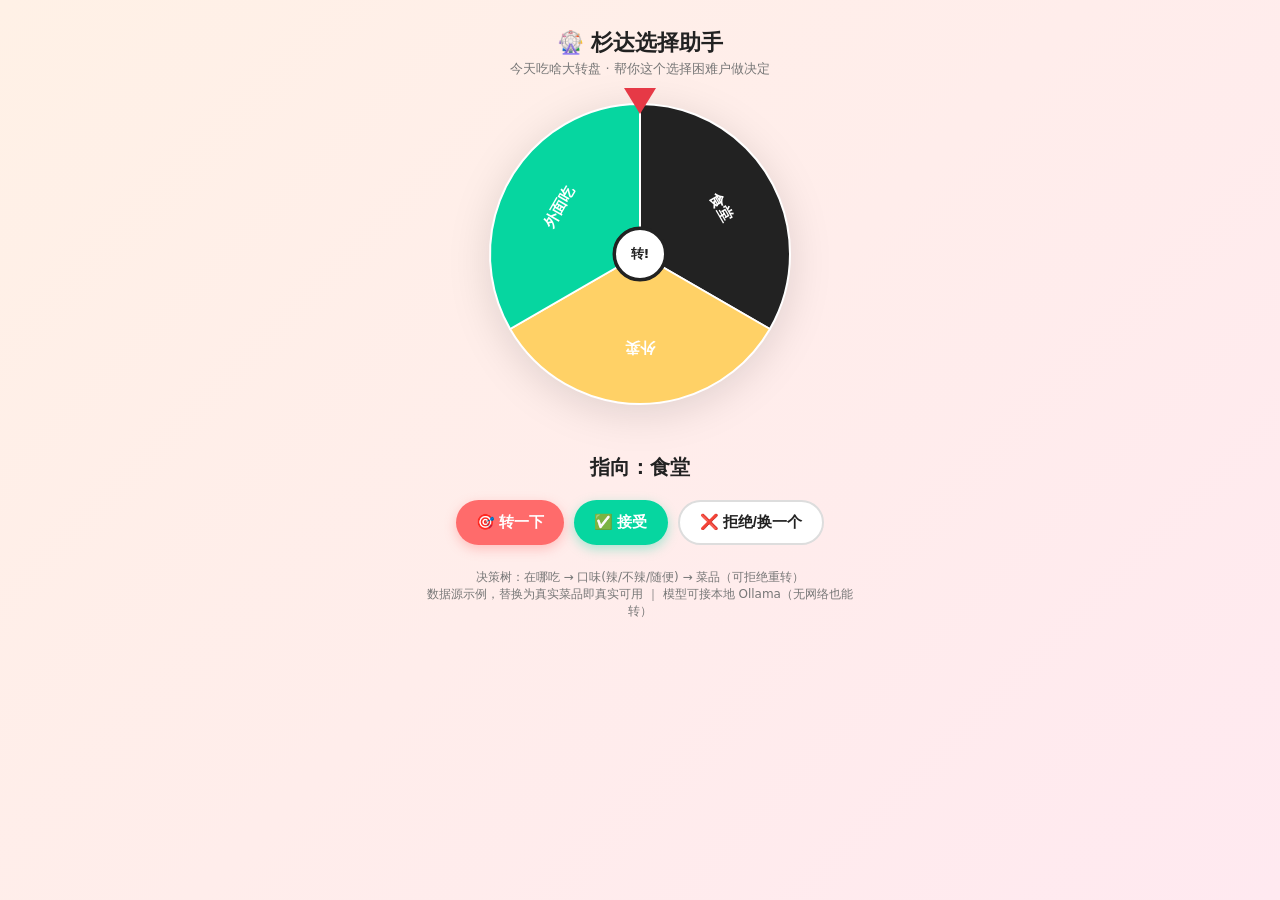
==== wheel.html @ 988f63ba "feat: 杉达选择助手·今天吃啥大转盘（路径B校园决策智能体） - agent.py: Ollama Tool Calling 核心（系统提示词+决策树+危险操作确认） - tools.py: bu" ====
<!DOCTYPE html>
<html lang="zh-CN">
<head>
<meta charset="UTF-8" />
<meta name="viewport" content="width=device-width, initial-scale=1.0" />
<title>🎡 杉达选择助手 · 今天吃啥大转盘</title>
<style>
  :root{
    --bg:#fff7f0; --card:#ffffff; --ink:#222; --muted:#777;
    --pink:#ff6b6b; --green:#06d6a0; --blue:#118ab2; --purple:#9b5de5;
  }
  *{box-sizing:border-box;}
  body{margin:0;font-family:"PingFang SC","Microsoft YaHei",system-ui,sans-serif;
       background:linear-gradient(135deg,#fff1e6,#ffe9f0);color:var(--ink);min-height:100vh;}
  .wrap{max-width:480px;margin:0 auto;padding:20px 16px 40px;}
  h1{font-size:22px;text-align:center;margin:8px 0 2px;}
  .sub{text-align:center;color:var(--muted);font-size:13px;margin-bottom:16px;}
  .title{font-size:18px;font-weight:700;text-align:center;margin:14px 0;}
  .wheelbox{position:relative;width:320px;height:320px;margin:0 auto;}
  canvas{display:block;filter:drop-shadow(0 8px 20px rgba(0,0,0,.12));}
  .pointer{position:absolute;top:-6px;left:50%;transform:translateX(-50%);
    width:0;height:0;border-left:16px solid transparent;border-right:16px solid transparent;
    border-top:26px solid #e63946;z-index:5;}
  .hub{position:absolute;top:50%;left:50%;transform:translate(-50%,-50%);
    width:54px;height:54px;background:#fff;border-radius:50%;border:3px solid #222;
    display:flex;align-items:center;justify-content:center;font-weight:700;font-size:13px;z-index:4;}
  .center-emoji{position:absolute;top:50%;left:50%;transform:translate(-50%,-50%);font-size:30px;z-index:3;pointer-events:none;}
  .btns{display:flex;gap:10px;justify-content:center;margin-top:18px;flex-wrap:wrap;}
  button{cursor:pointer;border:none;border-radius:24px;padding:11px 20px;font-size:15px;font-weight:700;
    background:var(--pink);color:#fff;box-shadow:0 4px 12px rgba(255,107,107,.35);transition:.15s;}
  button:hover{transform:translateY(-2px);}
  button.ghost{background:#fff;color:var(--ink);border:2px solid #ddd;box-shadow:none;}
  button.green{background:var(--green);box-shadow:0 4px 12px rgba(6,214,160,.35);}
  button:disabled{opacity:.45;cursor:not-allowed;transform:none;}
  .result{text-align:center;font-size:20px;font-weight:700;margin:14px 0;min-height:28px;}
  .card{max-width:420px;margin:14px auto;border-radius:18px;overflow:hidden;background:var(--card);
    box-shadow:0 8px 24px rgba(0,0,0,.12);animation:pop .35s ease;}
  @keyframes pop{from{transform:scale(.9);opacity:0}to{transform:scale(1);opacity:1}}
  .card .hero{height:170px;display:flex;align-items:center;justify-content:center;font-size:96px;
    background:linear-gradient(135deg,#ff9a9e,#fad0c4);}
  .card .body{padding:16px 18px;}
  .card .nm{font-size:22px;font-weight:800;}
  .card .pr{color:var(--pink);font-weight:800;}
  .card .loc{color:var(--muted);margin:6px 0;}
  .tags span{background:var(--green);color:#fff;border-radius:12px;padding:2px 9px;font-size:12px;margin-right:5px;}
  .desc{color:#444;line-height:1.6;margin-top:8px;}
  .final{background:#eafff5;border:1px solid #b8f0d8;border-radius:14px;padding:14px 16px;margin:14px 0;}
  .narr{text-align:center;color:var(--purple);font-size:14px;min-height:20px;margin:6px 0;}
  .foot{text-align:center;color:var(--muted);font-size:12px;margin-top:24px;}
  a.dl{display:inline-block;margin-top:8px;color:var(--blue);font-weight:700;text-decoration:none;}
</style>
</head>
<body>
<div class="wrap">
  <h1>🎡 杉达选择助手</h1>
  <div class="sub">今天吃啥大转盘 · 帮你这个选择困难户做决定</div>

  <div id="stage"></div>

  <div class="narr" id="narr"></div>
  <div class="result" id="result"></div>

  <div class="btns" id="btns"></div>

  <div class="foot">
    决策树：在哪吃 → 口味(辣/不辣/随便) → 菜品（可拒绝重转）<br/>
    数据源示例，替换为真实菜品即真实可用 ｜ 模型可接本地 Ollama（无网络也能转）
  </div>
</div>

<script>
// ---------------- 业务数据（示例，可替换为真实校园数据） ----------------
const DATA = {
  where_options: ["食堂","外卖","外面吃"],
  spice_options: ["辣","不辣","随便"],
  dishes: [
    {name:"番茄炒蛋",price:8,canteen:"第一食堂",window:"大众窗口",tags:["不辣","素","米饭"],desc:"家常口味，下饭",e:"🍚"},
    {name:"红烧肉",price:12,canteen:"第一食堂",window:"大众窗口",tags:["不辣","荤","米饭"],desc:"肥而不腻",e:"🍖"},
    {name:"青椒肉丝",price:10,canteen:"第一食堂",window:"大众窗口",tags:["微辣","荤","米饭"],desc:"咸鲜微辣",e:"🥘"},
    {name:"清炒时蔬",price:6,canteen:"第一食堂",window:"大众窗口",tags:["不辣","素"],desc:"当季绿叶菜",e:"🥬"},
    {name:"鱼香肉丝盖饭",price:13,canteen:"第二食堂",window:"盖浇窗口",tags:["辣","荤","米饭"],desc:"酸甜微辣",e:"🍛"},
    {name:"宫保鸡丁盖饭",price:13,canteen:"第二食堂",window:"盖浇窗口",tags:["微辣","荤","米饭"],desc:"花生鸡丁",e:"🍛"},
    {name:"番茄牛腩面",price:15,canteen:"第二食堂",window:"盖浇窗口",tags:["不辣","荤","面食","汤"],desc:"汤面，牛腩软烂",e:"🍜"},
    {name:"青菜香菇面",price:10,canteen:"第二食堂",window:"盖浇窗口",tags:["不辣","素","面食","汤"],desc:"清汤素面",e:"🍜"},
    {name:"牛肉拉面",price:12,canteen:"第一食堂",window:"清真窗口",tags:["不辣","清真","荤","面食","汤"],desc:"清汤牛肉面",e:"🍜"},
    {name:"羊肉抓饭",price:14,canteen:"第一食堂",window:"清真窗口",tags:["不辣","清真","荤","米饭"],desc:"胡萝卜羊肉饭",e:"🍚"},
    {name:"凉拌牛肉",price:16,canteen:"第一食堂",window:"清真窗口",tags:["不辣","清真","荤"],desc:"凉菜",e:"🥩"},
    {name:"麻辣香锅",price:18,canteen:"美食广场",window:"麻辣窗口",tags:["辣","荤","素"],desc:"自选荤素",e:"🌶️"},
    {name:"麻辣烫",price:12,canteen:"美食广场",window:"麻辣窗口",tags:["辣","素","汤"],desc:"自选烫菜",e:"🍲"},
    {name:"酸辣粉",price:9,canteen:"美食广场",window:"麻辣窗口",tags:["辣","素","面食","汤"],desc:"红薯粉",e:"🍜"},
    {name:"红豆双皮奶",price:7,canteen:"美食广场",window:"甜品窗口",tags:["不辣","甜","素"],desc:"甜品",e:"🍰"},
    {name:"绿豆沙",price:6,canteen:"美食广场",window:"甜品窗口",tags:["不辣","甜","素","汤"],desc:"消暑甜汤",e:"🥤"},
    {name:"肉包",price:2,canteen:"第一食堂",window:"早餐窗口",tags:["不辣","荤","早餐"],desc:"鲜肉包",e:"🥟"},
    {name:"菜包",price:2,canteen:"第一食堂",window:"早餐窗口",tags:["不辣","素","早餐"],desc:"青菜包",e:"🥟"},
    {name:"豆浆",price:2,canteen:"第一食堂",window:"早餐窗口",tags:["不辣","素","早餐","汤"],desc:"甜豆浆",e:"🥛"},
    {name:"茶叶蛋",price:1.5,canteen:"第一食堂",window:"早餐窗口",tags:["不辣","荤","早餐"],desc:"卤蛋",e:"🥚"},
    {name:"小米粥",price:3,canteen:"第一食堂",window:"早餐窗口",tags:["不辣","素","早餐","汤"],desc:"养胃",e:"🥣"},
    {name:"紫菜蛋花汤",price:3,canteen:"第二食堂",window:"汤品窗口",tags:["不辣","素","汤"],desc:"清淡",e:"🍲"},
    {name:"排骨玉米汤",price:8,canteen:"第二食堂",window:"汤品窗口",tags:["不辣","荤","汤"],desc:"滋补",e:"🍲"},
    {name:"西红柿鸡蛋汤",price:4,canteen:"第二食堂",window:"汤品窗口",tags:["不辣","素","汤"],desc:"开胃",e:"🍲"}
  ]
};
const PALETTE = ["#FF6B6B","#FFD166","#06D6A0","#118AB2","#9B5DE5","#F15BB5","#00BBF9","#FEE440","#FB5607","#8338EC","#3A86FF","#FFBE0B"];

// ---------------- 状态 ----------------
let state = { scene:"where", options:[...DATA.where_options], ctx:"", choices:{}, dishPool:[], spinning:false, rotation:0, lastIdx:0 };

const stage = document.getElementById("stage");
const result = document.getElementById("result");
const btns = document.getElementById("btns");
const narr = document.getElementById("narr");

function titleFor(scene){
  if(scene==="where") return "📍 今天在哪吃？";
  if(scene==="spice") return "🌶️ 今天想吃点啥口味？";
  return "🍽️ 转到哪道菜？（不喜欢就拒绝，剔掉重转）";
}
function dishOptionsFor(spice){
  if(spice==="辣") return DATA.dishes.filter(d=>d.tags.includes("辣"));
  if(spice==="不辣") return DATA.dishes.filter(d=>d.tags.includes("不辣"));
  return DATA.dishes.slice();
}

// ---------------- 转盘绘制 ----------------
const cv = document.createElement("canvas");
cv.width=320; cv.height=320;
const ctx2d = cv.getContext("2d");
function drawWheel(){
  const n = state.options.length;
  const cx=160, cy=160, R=150;
  ctx2d.clearRect(0,0,320,320);
  if(n===0) return;
  const step = 2*Math.PI/n;
  for(let i=0;i<n;i++){
    const a0 = i*step - Math.PI/2 + state.rotation;
    const a1 = (i+1)*step - Math.PI/2 + state.rotation;
    ctx2d.beginPath();
    ctx2d.moveTo(cx,cy);
    ctx2d.arc(cx,cy,R,a0,a1);
    ctx2d.closePath();
    ctx2d.fillStyle = (i===state.lastIdx && !state.spinning) ? "#222" : PALETTE[i%PALETTE.length];
    ctx2d.fill();
    ctx2d.strokeStyle="#fff"; ctx2d.lineWidth=2; ctx2d.stroke();
    // 标签
    const mid=(a0+a1)/2;
    const lx=cx+R*0.62*Math.cos(mid), ly=cy+R*0.62*Math.sin(mid);
    ctx2d.save();
    ctx2d.translate(lx,ly);
    ctx2d.rotate(mid+Math.PI/2);
    ctx2d.fillStyle="#fff";
    ctx2d.font="bold 15px 'PingFang SC',sans-serif";
    ctx2d.textAlign="center"; ctx2d.textBaseline="middle";
    ctx2d.fillText(state.options[i], 0, 0);
    ctx2d.restore();
  }
  // 中心圆
  ctx2d.beginPath(); ctx2d.arc(cx,cy,26,0,2*Math.PI);
  ctx2d.fillStyle="#fff"; ctx2d.fill(); ctx2d.lineWidth=3; ctx2d.strokeStyle="#222"; ctx2d.stroke();
}

function renderWheel(){
  stage.innerHTML = "";
  const box=document.createElement("div"); box.className="wheelbox";
  const ptr=document.createElement("div"); ptr.className="pointer"; box.appendChild(ptr);
  box.appendChild(cv);
  const hub=document.createElement("div"); hub.className="hub"; hub.textContent="转!"; box.appendChild(hub);
  stage.appendChild(box);
  drawWheel();
  result.textContent = state.spinning ? "转动中…" : (state.options[state.lastIdx] ? "指向："+state.options[state.lastIdx] : "");
  btns.innerHTML="";
  const spin=document.createElement("button"); spin.textContent="🎯 转一下"; spin.disabled=state.spinning;
  spin.onclick=doSpin; btns.appendChild(spin);
  if(!state.spinning){
    const acc=document.createElement("button"); acc.className="green"; acc.textContent="✅ 接受";
    acc.onclick=()=>accept(state.options[state.lastIdx]); btns.appendChild(acc);
    const rej=document.createElement("button"); rej.className="ghost"; rej.textContent="❌ 拒绝/换一个";
    rej.onclick=()=>reject(state.options[state.lastIdx]); btns.appendChild(rej);
  }
}

function doSpin(){
  if(state.spinning || state.options.length===0) return;
  state.spinning=true;
  const n=state.options.length;
  const step=2*Math.PI/n;
  const t=Math.floor(Math.random()*n);
  // 计算把第 t 个扇区中心转到顶部所需的旋转
  const current = ((state.rotation % (2*Math.PI)) + 2*Math.PI) % (2*Math.PI);
  const desired = ((-(t+0.5)*step) % (2*Math.PI) + 2*Math.PI) % (2*Math.PI);
  let delta = (desired - current) % (2*Math.PI);
  if(delta<0) delta+=2*Math.PI;
  const target = current + 2*Math.PI*5 + delta;
  const start = current;
  const dur = 2600;
  const t0 = performance.now();
  function frame(now){
    let p=(now-t0)/dur; if(p>1)p=1;
    const ease = 1-Math.pow(1-p,3);
    state.rotation = start + (target-start)*ease;
    drawWheel();
    if(p<1){ requestAnimationFrame(frame); }
    else {
      state.rotation = target % (2*Math.PI);
      state.lastIdx = t;
      state.spinning=false;
      result.textContent = "转到："+state.options[t];
      narr.textContent = "🎲 命运的选择～";
      renderWheel();
    }
  }
  requestAnimationFrame(frame);
  renderWheel();
}

function accept(val){
  if(state.scene==="where"){
    state.choices.where=val; state.scene="spice"; state.options=[...DATA.spice_options]; state.ctx=val; state.lastIdx=0;
    narr.textContent="好嘞，那看看口味～"; renderWheel();
  } else if(state.scene==="spice"){
    state.choices.spice=val; state.scene="dish";
    state.dishPool = dishOptionsFor(val);
    state.options = state.dishPool.map(d=>d.name);
    state.ctx=val; state.lastIdx=0;
    narr.textContent="来挑道菜！不喜欢就拒绝重转～"; renderWheel();
  } else if(state.scene==="dish"){
    const d = state.dishPool.find(x=>x.name===val) || DATA.dishes.find(x=>x.name===val);
    state.choices.dish=val;
    showCard(d);
  }
}
function reject(val){
  let opts = state.options.filter(o=>o!==val);
  if(state.scene==="dish") state.dishPool = state.dishPool.filter(x=>x.name!==val);
  if(opts.length<=1){
    if(opts.length===1){ accept(opts[0]); return; }
    // 全拒了，重置本层
    if(state.scene==="dish"){ state.dishPool = dishOptionsFor(state.choices.spice); state.options=state.dishPool.map(d=>d.name); }
    else { state.options = state.scene==="where" ? [...DATA.where_options] : [...DATA.spice_options]; }
    narr.textContent="都不要？那就重来这一层～"; state.lastIdx=0; renderWheel(); return;
  }
  state.options = opts; state.lastIdx=0;
  narr.textContent="剔除【"+val+"】，剩余概率均分，再转！"; renderWheel();
}

// ---------------- 美食名片 ----------------
async function aiNarrate(dishName){
  // 可选：用本地 Ollama 生成一句勾食欲的话（无网络/无模型时静默跳过）
  try{
    const r = await fetch("http://localhost:11434/v1/chat/completions",{
      method:"POST", headers:{"Content-Type":"application/json"},
      body:JSON.stringify({model:"buding-qwen05b-32k:latest",
        messages:[{role:"system",content:"用一句诱人的话介绍这道校园美食，20字内，中文。"},
                  {role:"user",content:"介绍："+dishName}], temperature:0.8, stream:false})
    });
    const j = await r.json();
    return j.choices?.[0]?.message?.content?.trim() || "";
  }catch(e){ return ""; }
}
function showCard(d){
  stage.innerHTML="";
  btns.innerHTML="";
  result.textContent="";
  const tags = d.tags.map(t=>`<span>${t}</span>`).join("");
  const card=document.createElement("div"); card.className="card";
  card.innerHTML=`
    <div class="hero">${d.e||"🍽️"}</div>
    <div class="body">
      <div class="nm">${d.name} <span class="pr">￥${d.price}</span></div>
      <div class="loc">📍 ${d.canteen} / ${d.window}</div>
      <div class="tags">${tags}</div>
      <div class="desc">${d.desc}</div>
    </div>`;
  stage.appendChild(card);
  narr.textContent="📇 美食名片 · 确定前先勾起食欲";
  const acc=document.createElement("button"); acc.className="green"; acc.textContent="😋 就吃这个，确定";
  acc.onclick=doFinalize; btns.appendChild(acc);
  const rej=document.createElement("button"); rej.className="ghost"; rej.textContent="🔁 换一个";
  rej.onclick=()=>{ const o=state.dishPool.map(x=>x.name).filter(x=>x!==d.name);
    if(o.length){ state.options=o; state.lastIdx=0; if(state.scene!=="dish"){} renderWheel(); }
    else { accept(d.name); } };
  btns.appendChild(rej);
  aiNarrate(d.name).then(t=>{ if(t) narr.textContent="✨ "+t; });
}

// ---------------- 确定 / 产出物 ----------------
function doFinalize(){
  const c=state.choices;
  const spiceTxt = (c.spice && c.spice!=="随便") ? c.spice : "不挑口味（随便）";
  const d = state.dishPool.find(x=>x.name===c.dish) || DATA.dishes.find(x=>x.name===c.dish) || {};
  const md = `# 🍽️ 今日决定 · 杉达选择助手\n\n- **在哪吃**：${c.where}\n- **口味**：${spiceTxt}\n- **最终菜品**：${c.dish}\n\n## 美食名片\n- 菜品：**${d.name}** ￥${d.price}\n- 位置：${d.canteen} / ${d.window}\n- 标签：${d.tags.join(", ")}\n- 介绍：${d.desc}\n\n_由「杉达选择助手·今天吃啥大转盘」生成，数据为示例，以实际供应为准。_`;
  stage.innerHTML="";
  btns.innerHTML="";
  const box=document.createElement("div"); box.className="final";
  box.innerHTML=`✅ 搞定！今天在【<b>${c.where}</b>】吃【<b>${spiceTxt}</b>】的【<b>${c.dish}</b>】（￥${d.price}）<br/>${d.canteen}/${d.window} · ${d.desc}`;
  stage.appendChild(box);
  const a=document.createElement("a"); a.className="dl"; a.textContent="⬇️ 下载今日决定(.md)";
  a.href="data:text/markdown;charset=utf-8,"+encodeURIComponent(md);
  a.download="今日决定.md"; stage.appendChild(a);
  result.textContent="开吃吧！🎉";
  narr.textContent="";
  const again=document.createElement("button"); again.className="ghost"; again.textContent="🔄 再转一次";
  again.onclick=resetAll; btns.appendChild(again);
}
function resetAll(){
  state={scene:"where",options:[...DATA.where_options],ctx:"",choices:{},dishPool:[],spinning:false,rotation:0,lastIdx:0};
  narr.textContent=""; result.textContent=""; renderWheel();
}

renderWheel();
</script>
</body>
</html>
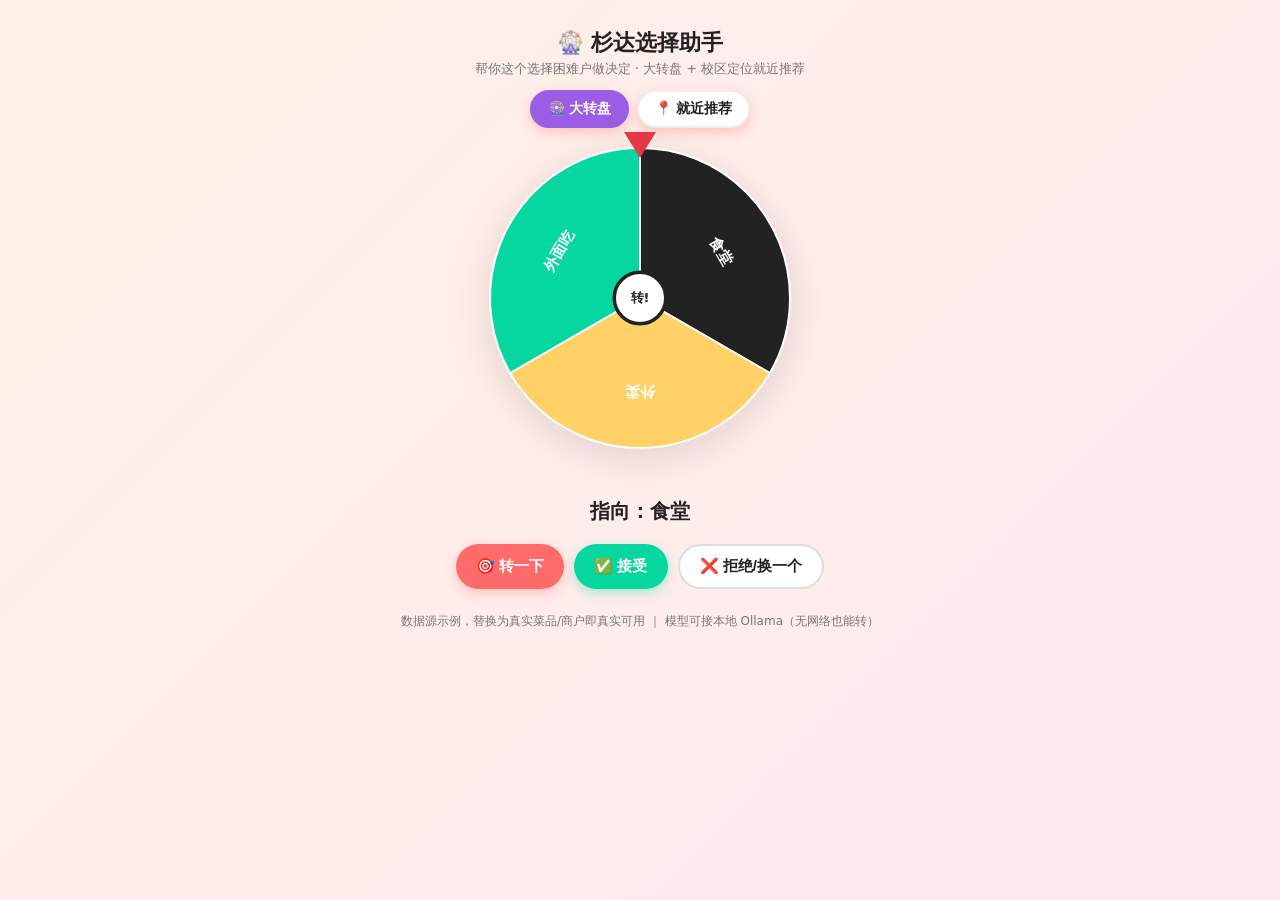
==== commit 8b9f836e: "feat: 升级为记忆型校园决策智能体（画像+定位推荐+历史近期画像+转盘预算） - profile.py: 用户记忆画像（校区定位/预算/口味/忌口），持久化跨轮套用 - history.py: 选" ====
--- a/wheel.html
+++ b/wheel.html
@@ -3,7 +3,7 @@
 <head>
 <meta charset="UTF-8" />
 <meta name="viewport" content="width=device-width, initial-scale=1.0" />
-<title>🎡 杉达选择助手 · 今天吃啥大转盘</title>
+<title>🎡 杉达选择助手 · 大转盘 + 就近推荐</title>
 <style>
   :root{
     --bg:#fff7f0; --card:#ffffff; --ink:#222; --muted:#777;
@@ -12,9 +12,13 @@
   *{box-sizing:border-box;}
   body{margin:0;font-family:"PingFang SC","Microsoft YaHei",system-ui,sans-serif;
        background:linear-gradient(135deg,#fff1e6,#ffe9f0);color:var(--ink);min-height:100vh;}
-  .wrap{max-width:480px;margin:0 auto;padding:20px 16px 40px;}
+  .wrap{max-width:520px;margin:0 auto;padding:20px 16px 40px;}
   h1{font-size:22px;text-align:center;margin:8px 0 2px;}
-  .sub{text-align:center;color:var(--muted);font-size:13px;margin-bottom:16px;}
+  .sub{text-align:center;color:var(--muted);font-size:13px;margin-bottom:12px;}
+  .tabs{display:flex;gap:8px;justify-content:center;margin-bottom:10px;}
+  .tab{cursor:pointer;border:none;border-radius:20px;padding:8px 16px;font-weight:700;font-size:14px;
+    background:#fff;color:var(--ink);border:2px solid #eee;}
+  .tab.active{background:var(--purple);color:#fff;border-color:var(--purple);}
   .title{font-size:18px;font-weight:700;text-align:center;margin:14px 0;}
   .wheelbox{position:relative;width:320px;height:320px;margin:0 auto;}
   canvas{display:block;filter:drop-shadow(0 8px 20px rgba(0,0,0,.12));}
@@ -24,7 +28,6 @@
   .hub{position:absolute;top:50%;left:50%;transform:translate(-50%,-50%);
     width:54px;height:54px;background:#fff;border-radius:50%;border:3px solid #222;
     display:flex;align-items:center;justify-content:center;font-weight:700;font-size:13px;z-index:4;}
-  .center-emoji{position:absolute;top:50%;left:50%;transform:translate(-50%,-50%);font-size:30px;z-index:3;pointer-events:none;}
   .btns{display:flex;gap:10px;justify-content:center;margin-top:18px;flex-wrap:wrap;}
   button{cursor:pointer;border:none;border-radius:24px;padding:11px 20px;font-size:15px;font-weight:700;
     background:var(--pink);color:#fff;box-shadow:0 4px 12px rgba(255,107,107,.35);transition:.15s;}
@@ -33,7 +36,7 @@
   button.green{background:var(--green);box-shadow:0 4px 12px rgba(6,214,160,.35);}
   button:disabled{opacity:.45;cursor:not-allowed;transform:none;}
   .result{text-align:center;font-size:20px;font-weight:700;margin:14px 0;min-height:28px;}
-  .card{max-width:420px;margin:14px auto;border-radius:18px;overflow:hidden;background:var(--card);
+  .card{max-width:460px;margin:14px auto;border-radius:18px;overflow:hidden;background:var(--card);
     box-shadow:0 8px 24px rgba(0,0,0,.12);animation:pop .35s ease;}
   @keyframes pop{from{transform:scale(.9);opacity:0}to{transform:scale(1);opacity:1}}
   .card .hero{height:170px;display:flex;align-items:center;justify-content:center;font-size:96px;
@@ -48,23 +51,64 @@
   .narr{text-align:center;color:var(--purple);font-size:14px;min-height:20px;margin:6px 0;}
   .foot{text-align:center;color:var(--muted);font-size:12px;margin-top:24px;}
   a.dl{display:inline-block;margin-top:8px;color:var(--blue);font-weight:700;text-decoration:none;}
+  .controls{background:#fff;border-radius:14px;padding:12px 14px;margin:10px 0;box-shadow:0 4px 14px rgba(0,0,0,.06);}
+  .controls label{font-size:13px;color:var(--muted);display:block;margin:6px 0 3px;}
+  .controls select,.controls input{width:100%;padding:8px;border-radius:10px;border:1px solid #ddd;font-size:14px;}
+  .row{display:flex;gap:8px;}
+  .row>div{flex:1;}
+  .shop{background:#fff;border-radius:14px;padding:12px 14px;margin:10px 0;box-shadow:0 4px 14px rgba(0,0,0,.06);}
+  .shop .top{display:flex;justify-content:space-between;align-items:center;}
+  .shop .nm{font-size:17px;font-weight:800;}
+  .shop .rk{font-size:12px;font-weight:700;color:#fff;background:var(--purple);border-radius:10px;padding:2px 8px;}
+  .shop .rk.best{background:var(--pink);}
+  .shop .meta{color:var(--muted);font-size:13px;margin:6px 0;}
+  .shop .meta b{color:var(--ink);}
+  .bar{height:8px;background:#eee;border-radius:6px;overflow:hidden;margin:4px 0;}
+  .bar>i{display:block;height:100%;background:linear-gradient(90deg,var(--green),var(--blue));}
+  .hide{display:none;}
 </style>
 </head>
 <body>
 <div class="wrap">
   <h1>🎡 杉达选择助手</h1>
-  <div class="sub">今天吃啥大转盘 · 帮你这个选择困难户做决定</div>
-
-  <div id="stage"></div>
-
-  <div class="narr" id="narr"></div>
-  <div class="result" id="result"></div>
-
-  <div class="btns" id="btns"></div>
-
-  <div class="foot">
-    决策树：在哪吃 → 口味(辣/不辣/随便) → 菜品（可拒绝重转）<br/>
-    数据源示例，替换为真实菜品即真实可用 ｜ 模型可接本地 Ollama（无网络也能转）
+  <div class="sub">帮你这个选择困难户做决定 · 大转盘 + 校区定位就近推荐</div>
+
+  <div class="tabs">
+    <button class="tab active" id="tabWheel" onclick="switchMode('wheel')">🎡 大转盘</button>
+    <button class="tab" id="tabRec" onclick="switchMode('rec')">📍 就近推荐</button>
+  </div>
+
+  <div id="wheelView">
+    <div id="stage"></div>
+    <div class="narr" id="narr"></div>
+    <div class="result" id="result"></div>
+    <div class="btns" id="btns"></div>
+  </div>
+
+  <div id="recView" class="hide">
+    <div class="controls">
+      <label>📍 定位校区（圆心）</label>
+      <select id="recCampus"></select>
+      <div class="row">
+        <div><label>💰 金额上限</label><select id="recBudget">
+          <option value="">不限</option><option>10</option><option>15</option>
+          <option>20</option><option>25</option><option>30</option><option>40</option></select></div>
+        <div><label>🌶️ 口味</label><select id="recTaste">
+          <option value="">不限</option><option>辣</option><option>不辣</option>
+          <option>微辣</option><option>清真</option></select></div>
+      </div>
+      <label>🧮 排序侧重</label>
+      <select id="recCrit"><option value="value">性价比综合</option>
+        <option value="distance">就近优先</option><option value="rating">好评优先</option></select>
+      <div class="btns" style="margin-top:10px">
+        <button class="green" onclick="runRec()">🎯 给我推荐</button>
+      </div>
+    </div>
+    <div id="recList"></div>
+  </div>
+
+  <div class="foot" id="foot">
+    数据源示例，替换为真实菜品/商户即真实可用 ｜ 模型可接本地 Ollama（无网络也能转）
   </div>
 </div>
 
@@ -102,208 +146,198 @@
 };
 const PALETTE = ["#FF6B6B","#FFD166","#06D6A0","#118AB2","#9B5DE5","#F15BB5","#00BBF9","#FEE440","#FB5607","#8338EC","#3A86FF","#FFBE0B"];
 
-// ---------------- 状态 ----------------
-let state = { scene:"where", options:[...DATA.where_options], ctx:"", choices:{}, dishPool:[], spinning:false, rotation:0, lastIdx:0 };
-
+// 校区坐标（真实经纬度，圆心）
+const CAMPUS = {
+  "金海校区":{addr:"上海市浦东新区金海路2727号",lat:31.2708,lng:121.6695},
+  "嘉善校区":{addr:"浙江省嘉兴市嘉善县人民大道505号",lat:30.8420,lng:120.9180},
+  "长寿路校区":{addr:"上海市普陀区长寿路652号",lat:31.2440,lng:121.4440}
+};
+// 周边商铺（示例，坐标为相对校区的真实散布）
+const SHOPS = [
+  {name:"蜜雪冰城(金海路)",cat:"奶茶甜品",addr:"金海路近校西门",lat:31.2710,lng:121.6690,rating:4.6,price:8,tags:["不辣","甜","素"],sig:"冰鲜柠檬水"},
+  {name:"正新鸡排(金海店)",cat:"小吃",addr:"校门口小吃街",lat:31.2705,lng:121.6698,rating:4.2,price:10,tags:["不辣","荤"],sig:"招牌鸡排"},
+  {name:"沪上阿姨(金海店)",cat:"奶茶甜品",addr:"金海路沿街",lat:31.2715,lng:121.6700,rating:4.4,price:12,tags:["不辣","甜","素"],sig:"血糯米奶茶"},
+  {name:"一鸣真鲜奶吧",cat:"早餐饮品",addr:"金海路便利店旁",lat:31.2718,lng:121.6688,rating:4.4,price:14,tags:["不辣","甜","素","早餐"],sig:"鲜奶+饭团"},
+  {name:"沙县小吃(校门口)",cat:"中式快餐",addr:"校门口小吃街",lat:31.2700,lng:121.6680,rating:4.0,price:15,tags:["不辣","荤","面食"],sig:"蒸饺+炖罐"},
+  {name:"重庆小面(小吃街)",cat:"面食",addr:"校门口小吃街",lat:31.2685,lng:121.6725,rating:4.0,price:16,tags:["辣","荤","面食","汤"],sig:"麻辣小面"},
+  {name:"兰州拉面(金海店)",cat:"清真面食",addr:"金海路中段",lat:31.2730,lng:121.6700,rating:4.3,price:18,tags:["不辣","清真","荤","面食"],sig:"牛肉拉面"},
+  {name:"杨国福麻辣烫",cat:"麻辣烫",addr:"小吃街内",lat:31.2695,lng:121.6715,rating:4.1,price:20,tags:["辣","素","汤"],sig:"自选麻辣烫"},
+  {name:"老娘舅(金海店)",cat:"中式快餐",addr:"金海路商业广场",lat:31.2720,lng:121.6710,rating:4.5,price:22,tags:["不辣","米饭","荤"],sig:"卤肉饭套餐"},
+  {name:"麦当劳(金海路)",cat:"西式快餐",addr:"金海路地铁口",lat:31.2690,lng:121.6670,rating:4.3,price:28,tags:["不辣","荤"],sig:"麦辣鸡腿堡"},
+  {name:"老乡鸡(金海店)",cat:"中式快餐",addr:"金海路商业广场2楼",lat:31.2725,lng:121.6685,rating:4.5,price:26,tags:["不辣","荤","米饭"],sig:"招牌鸡汤套餐"},
+  {name:"川味观(小吃街)",cat:"川菜",addr:"校门口小吃街",lat:31.2680,lng:121.6720,rating:4.2,price:25,tags:["辣","荤"],sig:"水煮鱼片"}
+];
+function haversine(la1,lo1,la2,lo2){const R=6371.08;const p1=la1*Math.PI/180,p2=la2*Math.PI/180,dphi=(la2-la1)*Math.PI/180,dl=(lo2-lo1)*Math.PI/180;
+  const a=Math.sin(dphi/2)**2+Math.cos(p1)*Math.cos(p2)*Math.sin(dl/2)**2;return R*2*Math.atan2(Math.sqrt(a),Math.sqrt(1-a));}
+
+// ---- 初始化校区下拉 ----
+const recCampus=document.getElementById("recCampus");
+Object.keys(CAMPUS).forEach(k=>{const o=document.createElement("option");o.value=k;o.textContent=k;recCampus.appendChild(o);});
+
+// ================= 大转盘 =================
+let wheelState = { scene:"where", options:[...DATA.where_options], ctx:"", choices:{}, dishPool:[], spinning:false, rotation:0, lastIdx:0, budget:"" };
 const stage = document.getElementById("stage");
 const result = document.getElementById("result");
 const btns = document.getElementById("btns");
 const narr = document.getElementById("narr");
+const wheelView = document.getElementById("wheelView");
+const recView = document.getElementById("recView");
 
 function titleFor(scene){
   if(scene==="where") return "📍 今天在哪吃？";
   if(scene==="spice") return "🌶️ 今天想吃点啥口味？";
   return "🍽️ 转到哪道菜？（不喜欢就拒绝，剔掉重转）";
 }
-function dishOptionsFor(spice){
-  if(spice==="辣") return DATA.dishes.filter(d=>d.tags.includes("辣"));
-  if(spice==="不辣") return DATA.dishes.filter(d=>d.tags.includes("不辣"));
-  return DATA.dishes.slice();
-}
-
-// ---------------- 转盘绘制 ----------------
-const cv = document.createElement("canvas");
-cv.width=320; cv.height=320;
+function dishOptionsFor(spice, budget){
+  let pool = spice==="辣"?DATA.dishes.filter(d=>d.tags.includes("辣"))
+            : spice==="不辣"?DATA.dishes.filter(d=>d.tags.includes("不辣"))
+            : DATA.dishes.slice();
+  if(budget){ const cap=parseFloat(budget); pool=pool.filter(d=>d.price<=cap); }
+  return pool;
+}
+const cv = document.createElement("canvas"); cv.width=320; cv.height=320;
 const ctx2d = cv.getContext("2d");
 function drawWheel(){
-  const n = state.options.length;
-  const cx=160, cy=160, R=150;
-  ctx2d.clearRect(0,0,320,320);
-  if(n===0) return;
-  const step = 2*Math.PI/n;
+  const n=wheelState.options.length, cx=160, cy=160, R=150;
+  ctx2d.clearRect(0,0,320,320); if(n===0) return;
+  const step=2*Math.PI/n;
   for(let i=0;i<n;i++){
-    const a0 = i*step - Math.PI/2 + state.rotation;
-    const a1 = (i+1)*step - Math.PI/2 + state.rotation;
-    ctx2d.beginPath();
-    ctx2d.moveTo(cx,cy);
-    ctx2d.arc(cx,cy,R,a0,a1);
-    ctx2d.closePath();
-    ctx2d.fillStyle = (i===state.lastIdx && !state.spinning) ? "#222" : PALETTE[i%PALETTE.length];
-    ctx2d.fill();
-    ctx2d.strokeStyle="#fff"; ctx2d.lineWidth=2; ctx2d.stroke();
-    // 标签
-    const mid=(a0+a1)/2;
-    const lx=cx+R*0.62*Math.cos(mid), ly=cy+R*0.62*Math.sin(mid);
-    ctx2d.save();
-    ctx2d.translate(lx,ly);
-    ctx2d.rotate(mid+Math.PI/2);
-    ctx2d.fillStyle="#fff";
-    ctx2d.font="bold 15px 'PingFang SC',sans-serif";
-    ctx2d.textAlign="center"; ctx2d.textBaseline="middle";
-    ctx2d.fillText(state.options[i], 0, 0);
-    ctx2d.restore();
-  }
-  // 中心圆
-  ctx2d.beginPath(); ctx2d.arc(cx,cy,26,0,2*Math.PI);
-  ctx2d.fillStyle="#fff"; ctx2d.fill(); ctx2d.lineWidth=3; ctx2d.strokeStyle="#222"; ctx2d.stroke();
-}
-
+    const a0=i*step-Math.PI/2+wheelState.rotation, a1=(i+1)*step-Math.PI/2+wheelState.rotation;
+    ctx2d.beginPath(); ctx2d.moveTo(cx,cy); ctx2d.arc(cx,cy,R,a0,a1); ctx2d.closePath();
+    ctx2d.fillStyle=(i===wheelState.lastIdx&&!wheelState.spinning)?'#222':PALETTE[i%PALETTE.length]; ctx2d.fill();
+    ctx2d.strokeStyle='#fff'; ctx2d.lineWidth=2; ctx2d.stroke();
+    const mid=(a0+a1)/2, lx=cx+R*0.62*Math.cos(mid), ly=cy+R*0.62*Math.sin(mid);
+    ctx2d.save(); ctx2d.translate(lx,ly); ctx2d.rotate(mid+Math.PI/2);
+    ctx2d.fillStyle='#fff'; ctx2d.font="bold 15px 'PingFang SC',sans-serif"; ctx2d.textAlign='center'; ctx2d.textBaseline='middle';
+    ctx2d.fillText(wheelState.options[i],0,0); ctx2d.restore();
+  }
+  ctx2d.beginPath(); ctx2d.arc(cx,cy,26,0,2*Math.PI); ctx2d.fillStyle='#fff'; ctx2d.fill();
+  ctx2d.lineWidth=3; ctx2d.strokeStyle='#222'; ctx2d.stroke();
+}
 function renderWheel(){
-  stage.innerHTML = "";
+  stage.innerHTML="";
+  if(wheelState.scene==="dish"){
+    const bsel=document.createElement("div"); bsel.className="controls";
+    bsel.innerHTML=`<label>💰 转盘金额上限</label>`;
+    const sel=document.createElement("select"); ["不限","10","15","20","25","30","40"].forEach(v=>{const o=document.createElement("option");o.value=v;o.textContent=v==="不限"?"不限":("≤￥"+v);if(v===wheelState.budget)o.selected=true;sel.appendChild(o);});
+    sel.onchange=()=>{ wheelState.budget=sel.value; const pool=dishOptionsFor(wheelState.choices.spice, wheelState.budget); wheelState.dishPool=pool; wheelState.options=pool.map(d=>d.name); wheelState.lastIdx=0; renderWheel(); };
+    bsel.appendChild(sel); stage.appendChild(bsel);
+  }
   const box=document.createElement("div"); box.className="wheelbox";
   const ptr=document.createElement("div"); ptr.className="pointer"; box.appendChild(ptr);
   box.appendChild(cv);
   const hub=document.createElement("div"); hub.className="hub"; hub.textContent="转!"; box.appendChild(hub);
-  stage.appendChild(box);
-  drawWheel();
-  result.textContent = state.spinning ? "转动中…" : (state.options[state.lastIdx] ? "指向："+state.options[state.lastIdx] : "");
+  stage.appendChild(box); drawWheel();
+  result.textContent = wheelState.spinning?"转动中…":(wheelState.options[wheelState.lastIdx]?"指向："+wheelState.options[wheelState.lastIdx]:"");
   btns.innerHTML="";
-  const spin=document.createElement("button"); spin.textContent="🎯 转一下"; spin.disabled=state.spinning;
-  spin.onclick=doSpin; btns.appendChild(spin);
-  if(!state.spinning){
-    const acc=document.createElement("button"); acc.className="green"; acc.textContent="✅ 接受";
-    acc.onclick=()=>accept(state.options[state.lastIdx]); btns.appendChild(acc);
-    const rej=document.createElement("button"); rej.className="ghost"; rej.textContent="❌ 拒绝/换一个";
-    rej.onclick=()=>reject(state.options[state.lastIdx]); btns.appendChild(rej);
-  }
-}
-
+  const spin=document.createElement("button"); spin.textContent="🎯 转一下"; spin.disabled=wheelState.spinning; spin.onclick=doSpin; btns.appendChild(spin);
+  if(!wheelState.spinning){
+    const acc=document.createElement("button"); acc.className="green"; acc.textContent="✅ 接受"; acc.onclick=()=>accept(wheelState.options[wheelState.lastIdx]); btns.appendChild(acc);
+    const rej=document.createElement("button"); rej.className="ghost"; rej.textContent="❌ 拒绝/换一个"; rej.onclick=()=>reject(wheelState.options[wheelState.lastIdx]); btns.appendChild(rej);
+  }
+}
 function doSpin(){
-  if(state.spinning || state.options.length===0) return;
-  state.spinning=true;
-  const n=state.options.length;
-  const step=2*Math.PI/n;
-  const t=Math.floor(Math.random()*n);
-  // 计算把第 t 个扇区中心转到顶部所需的旋转
-  const current = ((state.rotation % (2*Math.PI)) + 2*Math.PI) % (2*Math.PI);
-  const desired = ((-(t+0.5)*step) % (2*Math.PI) + 2*Math.PI) % (2*Math.PI);
-  let delta = (desired - current) % (2*Math.PI);
-  if(delta<0) delta+=2*Math.PI;
-  const target = current + 2*Math.PI*5 + delta;
-  const start = current;
-  const dur = 2600;
-  const t0 = performance.now();
-  function frame(now){
-    let p=(now-t0)/dur; if(p>1)p=1;
-    const ease = 1-Math.pow(1-p,3);
-    state.rotation = start + (target-start)*ease;
-    drawWheel();
-    if(p<1){ requestAnimationFrame(frame); }
-    else {
-      state.rotation = target % (2*Math.PI);
-      state.lastIdx = t;
-      state.spinning=false;
-      result.textContent = "转到："+state.options[t];
-      narr.textContent = "🎲 命运的选择～";
-      renderWheel();
-    }
-  }
-  requestAnimationFrame(frame);
-  renderWheel();
-}
-
+  if(wheelState.spinning||wheelState.options.length===0) return;
+  wheelState.spinning=true;
+  const n=wheelState.options.length, step=2*Math.PI/n, t=Math.floor(Math.random()*n);
+  const current=((wheelState.rotation%(2*Math.PI))+2*Math.PI)%(2*Math.PI);
+  const desired=((-(t+0.5)*step)%(2*Math.PI)+2*Math.PI)%(2*Math.PI);
+  let delta=(desired-current)%(2*Math.PI); if(delta<0)delta+=2*Math.PI;
+  const target=current+2*Math.PI*5+delta, start=current, dur=2600, t0=performance.now();
+  function frame(now){let p=(now-t0)/dur; if(p>1)p=1; const ease=1-Math.pow(1-p,3);
+    wheelState.rotation=start+(target-start)*ease; drawWheel();
+    if(p<1) requestAnimationFrame(frame);
+    else { wheelState.rotation=target%(2*Math.PI); wheelState.lastIdx=t; wheelState.spinning=false;
+      result.textContent="转到："+wheelState.options[t]; narr.textContent="🎲 命运的选择～"; renderWheel(); }
+  }
+  requestAnimationFrame(frame); renderWheel();
+}
 function accept(val){
-  if(state.scene==="where"){
-    state.choices.where=val; state.scene="spice"; state.options=[...DATA.spice_options]; state.ctx=val; state.lastIdx=0;
-    narr.textContent="好嘞，那看看口味～"; renderWheel();
-  } else if(state.scene==="spice"){
-    state.choices.spice=val; state.scene="dish";
-    state.dishPool = dishOptionsFor(val);
-    state.options = state.dishPool.map(d=>d.name);
-    state.ctx=val; state.lastIdx=0;
-    narr.textContent="来挑道菜！不喜欢就拒绝重转～"; renderWheel();
-  } else if(state.scene==="dish"){
-    const d = state.dishPool.find(x=>x.name===val) || DATA.dishes.find(x=>x.name===val);
-    state.choices.dish=val;
-    showCard(d);
-  }
+  if(wheelState.scene==="where"){ wheelState.choices.where=val; wheelState.scene="spice"; wheelState.options=[...DATA.spice_options]; wheelState.ctx=val; wheelState.lastIdx=0; narr.textContent="好嘞，那看看口味～"; renderWheel(); }
+  else if(wheelState.scene==="spice"){ wheelState.choices.spice=val; wheelState.scene="dish"; wheelState.dishPool=dishOptionsFor(val,wheelState.budget); wheelState.options=wheelState.dishPool.map(d=>d.name); wheelState.ctx=val; wheelState.lastIdx=0; narr.textContent="来挑道菜！不喜欢就拒绝重转～"; renderWheel(); }
+  else if(wheelState.scene==="dish"){ const d=wheelState.dishPool.find(x=>x.name===val)||DATA.dishes.find(x=>x.name===val); wheelState.choices.dish=val; showCard(d); }
 }
 function reject(val){
-  let opts = state.options.filter(o=>o!==val);
-  if(state.scene==="dish") state.dishPool = state.dishPool.filter(x=>x.name!==val);
-  if(opts.length<=1){
-    if(opts.length===1){ accept(opts[0]); return; }
-    // 全拒了，重置本层
-    if(state.scene==="dish"){ state.dishPool = dishOptionsFor(state.choices.spice); state.options=state.dishPool.map(d=>d.name); }
-    else { state.options = state.scene==="where" ? [...DATA.where_options] : [...DATA.spice_options]; }
-    narr.textContent="都不要？那就重来这一层～"; state.lastIdx=0; renderWheel(); return;
-  }
-  state.options = opts; state.lastIdx=0;
-  narr.textContent="剔除【"+val+"】，剩余概率均分，再转！"; renderWheel();
-}
-
-// ---------------- 美食名片 ----------------
-async function aiNarrate(dishName){
-  // 可选：用本地 Ollama 生成一句勾食欲的话（无网络/无模型时静默跳过）
-  try{
-    const r = await fetch("http://localhost:11434/v1/chat/completions",{
-      method:"POST", headers:{"Content-Type":"application/json"},
-      body:JSON.stringify({model:"buding-qwen05b-32k:latest",
-        messages:[{role:"system",content:"用一句诱人的话介绍这道校园美食，20字内，中文。"},
-                  {role:"user",content:"介绍："+dishName}], temperature:0.8, stream:false})
-    });
-    const j = await r.json();
-    return j.choices?.[0]?.message?.content?.trim() || "";
-  }catch(e){ return ""; }
+  let opts=wheelState.options.filter(o=>o!==val);
+  if(wheelState.scene==="dish") wheelState.dishPool=wheelState.dishPool.filter(x=>x.name!==val);
+  if(opts.length<=1){ if(opts.length===1){accept(opts[0]);return;}
+    if(wheelState.scene==="dish"){wheelState.dishPool=dishOptionsFor(wheelState.choices.spice,wheelState.budget);wheelState.options=wheelState.dishPool.map(d=>d.name);}
+    else {wheelState.options=wheelState.scene==="where"?[...DATA.where_options]:[...DATA.spice_options];}
+    narr.textContent="都不要？那就重来这一层～";wheelState.lastIdx=0;renderWheel();return; }
+  wheelState.options=opts; wheelState.lastIdx=0; narr.textContent="剔除【"+val+"】，剩余概率均分，再转！"; renderWheel();
 }
 function showCard(d){
-  stage.innerHTML="";
-  btns.innerHTML="";
-  result.textContent="";
-  const tags = d.tags.map(t=>`<span>${t}</span>`).join("");
+  stage.innerHTML=""; btns.innerHTML=""; result.textContent="";
+  const tags=d.tags.map(t=>`<span>${t}</span>`).join("");
   const card=document.createElement("div"); card.className="card";
-  card.innerHTML=`
-    <div class="hero">${d.e||"🍽️"}</div>
-    <div class="body">
-      <div class="nm">${d.name} <span class="pr">￥${d.price}</span></div>
-      <div class="loc">📍 ${d.canteen} / ${d.window}</div>
-      <div class="tags">${tags}</div>
-      <div class="desc">${d.desc}</div>
-    </div>`;
-  stage.appendChild(card);
-  narr.textContent="📇 美食名片 · 确定前先勾起食欲";
-  const acc=document.createElement("button"); acc.className="green"; acc.textContent="😋 就吃这个，确定";
-  acc.onclick=doFinalize; btns.appendChild(acc);
+  card.innerHTML=`<div class="hero">${d.e||"🍽️"}</div><div class="body"><div class="nm">${d.name} <span class="pr">￥${d.price}</span></div><div class="loc">📍 ${d.canteen} / ${d.window}</div><div class="tags">${tags}</div><div class="desc">${d.desc}</div></div>`;
+  stage.appendChild(card); narr.textContent="📇 美食名片 · 确定前先勾起食欲";
+  const acc=document.createElement("button"); acc.className="green"; acc.textContent="😋 就吃这个，确定"; acc.onclick=doFinalize; btns.appendChild(acc);
   const rej=document.createElement("button"); rej.className="ghost"; rej.textContent="🔁 换一个";
-  rej.onclick=()=>{ const o=state.dishPool.map(x=>x.name).filter(x=>x!==d.name);
-    if(o.length){ state.options=o; state.lastIdx=0; if(state.scene!=="dish"){} renderWheel(); }
-    else { accept(d.name); } };
+  rej.onclick=()=>{ const o=wheelState.dishPool.map(x=>x.name).filter(x=>x!==d.name); if(o.length){wheelState.options=o;wheelState.lastIdx=0;renderWheel();} else accept(d.name); };
   btns.appendChild(rej);
-  aiNarrate(d.name).then(t=>{ if(t) narr.textContent="✨ "+t; });
-}
-
-// ---------------- 确定 / 产出物 ----------------
+}
 function doFinalize(){
-  const c=state.choices;
-  const spiceTxt = (c.spice && c.spice!=="随便") ? c.spice : "不挑口味（随便）";
-  const d = state.dishPool.find(x=>x.name===c.dish) || DATA.dishes.find(x=>x.name===c.dish) || {};
-  const md = `# 🍽️ 今日决定 · 杉达选择助手\n\n- **在哪吃**：${c.where}\n- **口味**：${spiceTxt}\n- **最终菜品**：${c.dish}\n\n## 美食名片\n- 菜品：**${d.name}** ￥${d.price}\n- 位置：${d.canteen} / ${d.window}\n- 标签：${d.tags.join(", ")}\n- 介绍：${d.desc}\n\n_由「杉达选择助手·今天吃啥大转盘」生成，数据为示例，以实际供应为准。_`;
-  stage.innerHTML="";
-  btns.innerHTML="";
+  const c=wheelState.choices; const spiceTxt=(c.spice&&c.spice!=="随便")?c.spice:"不挑口味（随便）";
+  const d=wheelState.dishPool.find(x=>x.name===c.dish)||DATA.dishes.find(x=>x.name===c.dish)||{};
+  const md=`# 🍽️ 今日决定 · 杉达选择助手\n\n- **在哪吃**：${c.where}\n- **口味**：${spiceTxt}\n- **最终菜品**：${c.dish}\n\n## 美食名片\n- 菜品：**${d.name}** ￥${d.price}\n- 位置：${d.canteen} / ${d.window}\n- 标签：${d.tags.join(", ")}\n- 介绍：${d.desc}\n\n_由「杉达选择助手」生成，数据为示例，以实际供应为准。_`;
+  stage.innerHTML=""; btns.innerHTML="";
   const box=document.createElement("div"); box.className="final";
   box.innerHTML=`✅ 搞定！今天在【<b>${c.where}</b>】吃【<b>${spiceTxt}</b>】的【<b>${c.dish}</b>】（￥${d.price}）<br/>${d.canteen}/${d.window} · ${d.desc}`;
   stage.appendChild(box);
-  const a=document.createElement("a"); a.className="dl"; a.textContent="⬇️ 下载今日决定(.md)";
-  a.href="data:text/markdown;charset=utf-8,"+encodeURIComponent(md);
-  a.download="今日决定.md"; stage.appendChild(a);
-  result.textContent="开吃吧！🎉";
-  narr.textContent="";
-  const again=document.createElement("button"); again.className="ghost"; again.textContent="🔄 再转一次";
-  again.onclick=resetAll; btns.appendChild(again);
-}
-function resetAll(){
-  state={scene:"where",options:[...DATA.where_options],ctx:"",choices:{},dishPool:[],spinning:false,rotation:0,lastIdx:0};
-  narr.textContent=""; result.textContent=""; renderWheel();
+  const a=document.createElement("a"); a.className="dl"; a.textContent="⬇️ 下载今日决定(.md)"; a.href="data:text/markdown;charset=utf-8,"+encodeURIComponent(md); a.download="今日决定.md"; stage.appendChild(a);
+  result.textContent="开吃吧！🎉"; narr.textContent="";
+  const again=document.createElement("button"); again.className="ghost"; again.textContent="🔄 再转一次"; again.onclick=resetWheel; btns.appendChild(again);
+}
+function resetWheel(){ wheelState={scene:"where",options:[...DATA.where_options],ctx:"",choices:{},dishPool:[],spinning:false,rotation:0,lastIdx:0,budget:""}; narr.textContent=""; result.textContent=""; renderWheel(); }
+
+// ================= 就近推荐 =================
+function switchMode(m){
+  document.getElementById("tabWheel").classList.toggle("active", m==="wheel");
+  document.getElementById("tabRec").classList.toggle("active", m==="rec");
+  wheelView.classList.toggle("hide", m!=="wheel");
+  recView.classList.toggle("hide", m!=="rec");
+}
+function runRec(){
+  const campus=recCampus.value, budget=document.getElementById("recBudget").value;
+  const taste=document.getElementById("recTaste").value, crit=document.getElementById("recCrit").value;
+  const c=CAMPUS[campus];
+  let items=SHOPS.filter(s=>{
+    if(budget && s.price>parseFloat(budget)) return false;
+    if(taste && !s.tags.includes(taste)) return false;
+    return true;
+  }).map(s=>({...s, dist:haversine(c.lat,c.lng,s.lat,s.lng)}));
+  if(!items.length){ document.getElementById("recList").innerHTML='<div class="shop">😶 没有符合预算/口味的店家，放宽条件再试。</div>'; return; }
+  const prices=items.map(i=>i.price), ratings=items.map(i=>i.rating), dists=items.map(i=>i.dist);
+  const [mnP,mxP]=Math.min(...prices)+[0,Math.max(...prices)-Math.min(...prices)];
+  const [mnR,mxR]=Math.min(...ratings)+[0,Math.max(...ratings)-Math.min(...ratings)];
+  const [mnD,mxD]=Math.min(...dists)+[0,Math.max(...dists)-Math.min(...dists)];
+  items.forEach(i=>{
+    const cost=mxP>mnP?(1-(i.price-mnP)/(mxP-mnP)):1;
+    const rat=mxR>mnR?((i.rating-mnR)/(mxR-mnR)):1;
+    const dsc=mxD>mnD?(1-(i.dist-mnD)/(mxD-mnD)):1;
+    i.cost=cost; i.rat=rat; i.dsc=dsc;
+    i.score = crit==="distance" ? (0.7*dsc+0.2*rat+0.1*cost)
+            : crit==="rating"   ? (0.6*rat+0.25*dsc+0.15*cost)
+            : (0.35*dsc+0.35*cost+0.3*rat);
+  });
+  items.sort((a,b)=>b.score-a.score);
+  const list=document.getElementById("recList");
+  let html=`<div class="shop"><b>📍 ${campus}</b> · ${c.addr}<br/><span style="color:#777">排序：${crit==="distance"?"就近优先":crit==="rating"?"好评优先":"性价比综合"} ｜ 预算：${budget||"不限"} ｜ 共 ${items.length} 家</span></div>`;
+  items.forEach((it,idx)=>{
+    const best=idx===0;
+    const pct=Math.round(it.score*100);
+    const md=`# 📍 今日就近决定 · 杉达选择助手\n\n- **店家**：${it.name}\n- **地址**：${it.addr}\n- **距校区**：${it.dist.toFixed(2)} km\n- **人均预估**：￥${it.price}\n- **评分**：⭐ ${it.rating}\n- **招牌**：${it.sig}\n\n_由「杉达选择助手·就近推荐」生成，商户与距离为示例数据，以实际为准。_`;
+    html+=`<div class="shop">
+      <div class="top"><span class="nm">${it.name}</span><span class="rk ${best?'best':''}">${best?'🏆 最佳性价比':'#'+(idx+1)}</span></div>
+      <div class="meta">📌 ${it.cat} · ${it.addr} ｜ 🚶 <b>${it.dist.toFixed(2)} km</b> ｜ 💰 人均 <b>￥${it.price}</b> ｜ ⭐ ${it.rating}</div>
+      <div class="meta">🍽️ 招牌：${it.sig} ｜ ${it.tags.join(" ")}</div>
+      <div class="meta">🔢 综合分 <b>${it.score.toFixed(3)}</b>（距离 ${it.dsc.toFixed(2)} ／ 性价比 ${it.cost.toFixed(2)} ／ 评分 ${it.rat.toFixed(2)}）</div>
+      <div class="bar"><i style="width:${pct}%"></i></div>
+      <a class="dl" href="data:text/markdown;charset=utf-8,${encodeURIComponent(md)}" download="就近决定.md">⬇️ 下载这家决定</a>
+    </div>`;
+  });
+  list.innerHTML=html;
 }
 
 renderWheel();
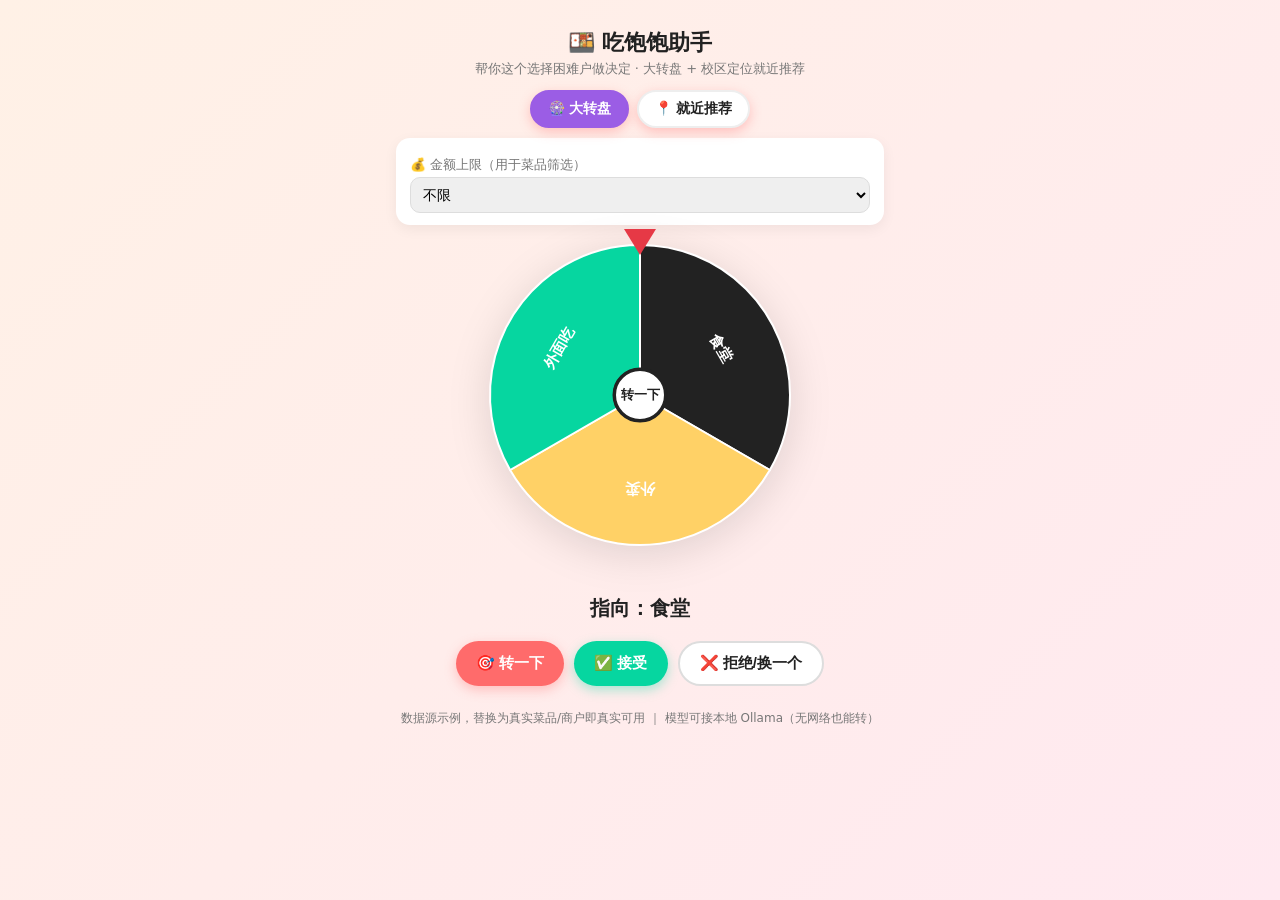
==== commit 00b8baa0: "feat: 改名为「吃饱饱助手」+ 智能体主动开场引导 + 转盘中心按钮 + 金额贯穿 + 有想法精准推荐 - 全量改名：杉达选择助手→吃饱饱助手（app/agent/tools/cli/slides" ====
--- a/wheel.html
+++ b/wheel.html
@@ -3,7 +3,7 @@
 <head>
 <meta charset="UTF-8" />
 <meta name="viewport" content="width=device-width, initial-scale=1.0" />
-<title>🎡 杉达选择助手 · 大转盘 + 就近推荐</title>
+<title>🎡 吃饱饱助手 · 大转盘 + 就近推荐</title>
 <style>
   :root{
     --bg:#fff7f0; --card:#ffffff; --ink:#222; --muted:#777;
@@ -70,7 +70,7 @@
 </head>
 <body>
 <div class="wrap">
-  <h1>🎡 杉达选择助手</h1>
+  <h1>🍱 吃饱饱助手</h1>
   <div class="sub">帮你这个选择困难户做决定 · 大转盘 + 校区定位就近推荐</div>
 
   <div class="tabs">
@@ -216,17 +216,16 @@
 }
 function renderWheel(){
   stage.innerHTML="";
-  if(wheelState.scene==="dish"){
-    const bsel=document.createElement("div"); bsel.className="controls";
-    bsel.innerHTML=`<label>💰 转盘金额上限</label>`;
-    const sel=document.createElement("select"); ["不限","10","15","20","25","30","40"].forEach(v=>{const o=document.createElement("option");o.value=v;o.textContent=v==="不限"?"不限":("≤￥"+v);if(v===wheelState.budget)o.selected=true;sel.appendChild(o);});
-    sel.onchange=()=>{ wheelState.budget=sel.value; const pool=dishOptionsFor(wheelState.choices.spice, wheelState.budget); wheelState.dishPool=pool; wheelState.options=pool.map(d=>d.name); wheelState.lastIdx=0; renderWheel(); };
-    bsel.appendChild(sel); stage.appendChild(bsel);
-  }
+  // 💰 金额上限：贯穿整个大转盘流程（菜品层实时过滤，前两层仅记录并传到菜品层）
+  const bsel=document.createElement("div"); bsel.className="controls";
+  bsel.innerHTML=`<label>💰 金额上限（用于菜品筛选）</label>`;
+  const sel=document.createElement("select"); ["不限","10","15","20","25","30","40"].forEach(v=>{const o=document.createElement("option");o.value=v;o.textContent=v==="不限"?"不限":("≤￥"+v);if(v===wheelState.budget)o.selected=true;sel.appendChild(o);});
+  sel.onchange=()=>{ wheelState.budget=sel.value; if(wheelState.scene==="dish"){ const pool=dishOptionsFor(wheelState.choices.spice, wheelState.budget); wheelState.dishPool=pool; wheelState.options=pool.map(d=>d.name); wheelState.lastIdx=0; } renderWheel(); };
+  bsel.appendChild(sel); stage.appendChild(bsel);
   const box=document.createElement("div"); box.className="wheelbox";
   const ptr=document.createElement("div"); ptr.className="pointer"; box.appendChild(ptr);
   box.appendChild(cv);
-  const hub=document.createElement("div"); hub.className="hub"; hub.textContent="转!"; box.appendChild(hub);
+  const hub=document.createElement("div"); hub.className="hub"; hub.textContent="转一下"; box.appendChild(hub);
   stage.appendChild(box); drawWheel();
   result.textContent = wheelState.spinning?"转动中…":(wheelState.options[wheelState.lastIdx]?"指向："+wheelState.options[wheelState.lastIdx]:"");
   btns.innerHTML="";
@@ -280,7 +279,7 @@
 function doFinalize(){
   const c=wheelState.choices; const spiceTxt=(c.spice&&c.spice!=="随便")?c.spice:"不挑口味（随便）";
   const d=wheelState.dishPool.find(x=>x.name===c.dish)||DATA.dishes.find(x=>x.name===c.dish)||{};
-  const md=`# 🍽️ 今日决定 · 杉达选择助手\n\n- **在哪吃**：${c.where}\n- **口味**：${spiceTxt}\n- **最终菜品**：${c.dish}\n\n## 美食名片\n- 菜品：**${d.name}** ￥${d.price}\n- 位置：${d.canteen} / ${d.window}\n- 标签：${d.tags.join(", ")}\n- 介绍：${d.desc}\n\n_由「杉达选择助手」生成，数据为示例，以实际供应为准。_`;
+  const md=`# 🍽️ 今日决定 · 吃饱饱助手\n\n- **在哪吃**：${c.where}\n- **口味**：${spiceTxt}\n- **最终菜品**：${c.dish}\n\n## 美食名片\n- 菜品：**${d.name}** ￥${d.price}\n- 位置：${d.canteen} / ${d.window}\n- 标签：${d.tags.join(", ")}\n- 介绍：${d.desc}\n\n_由「吃饱饱助手」生成，数据为示例，以实际供应为准。_`;
   stage.innerHTML=""; btns.innerHTML="";
   const box=document.createElement("div"); box.className="final";
   box.innerHTML=`✅ 搞定！今天在【<b>${c.where}</b>】吃【<b>${spiceTxt}</b>】的【<b>${c.dish}</b>】（￥${d.price}）<br/>${d.canteen}/${d.window} · ${d.desc}`;
@@ -327,7 +326,7 @@
   items.forEach((it,idx)=>{
     const best=idx===0;
     const pct=Math.round(it.score*100);
-    const md=`# 📍 今日就近决定 · 杉达选择助手\n\n- **店家**：${it.name}\n- **地址**：${it.addr}\n- **距校区**：${it.dist.toFixed(2)} km\n- **人均预估**：￥${it.price}\n- **评分**：⭐ ${it.rating}\n- **招牌**：${it.sig}\n\n_由「杉达选择助手·就近推荐」生成，商户与距离为示例数据，以实际为准。_`;
+    const md=`# 📍 今日就近决定 · 吃饱饱助手\n\n- **店家**：${it.name}\n- **地址**：${it.addr}\n- **距校区**：${it.dist.toFixed(2)} km\n- **人均预估**：￥${it.price}\n- **评分**：⭐ ${it.rating}\n- **招牌**：${it.sig}\n\n_由「吃饱饱助手·就近推荐」生成，商户与距离为示例数据，以实际为准。_`;
     html+=`<div class="shop">
       <div class="top"><span class="nm">${it.name}</span><span class="rk ${best?'best':''}">${best?'🏆 最佳性价比':'#'+(idx+1)}</span></div>
       <div class="meta">📌 ${it.cat} · ${it.addr} ｜ 🚶 <b>${it.dist.toFixed(2)} km</b> ｜ 💰 人均 <b>￥${it.price}</b> ｜ ⭐ ${it.rating}</div>
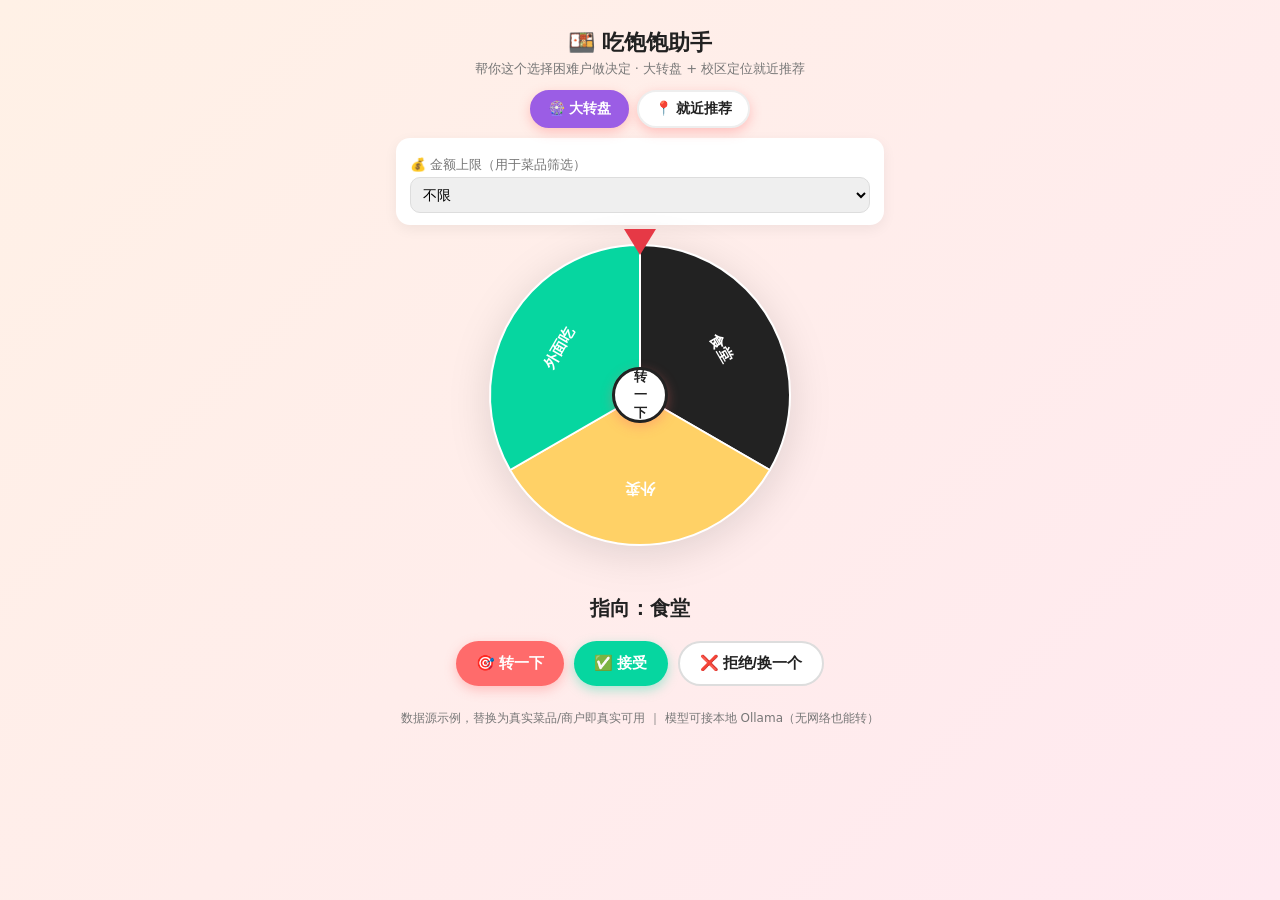
==== commit b5044f0e: "feat: 转盘中心「转一下」改为真实可点按钮；新增权重概率引擎与偏好二次确认 - app.py/wheel.html：转盘正中「转一下」由装饰元素改为真实按钮（点击即转，点中间也能交互） - too" ====
--- a/wheel.html
+++ b/wheel.html
@@ -26,8 +26,9 @@
     width:0;height:0;border-left:16px solid transparent;border-right:16px solid transparent;
     border-top:26px solid #e63946;z-index:5;}
   .hub{position:absolute;top:50%;left:50%;transform:translate(-50%,-50%);
-    width:54px;height:54px;background:#fff;border-radius:50%;border:3px solid #222;
-    display:flex;align-items:center;justify-content:center;font-weight:700;font-size:13px;z-index:4;}
+    width:56px;height:56px;background:#fff;border-radius:50%;border:3px solid #222;
+    display:flex;align-items:center;justify-content:center;font-weight:700;font-size:13px;z-index:4;
+    cursor:pointer;font-family:inherit;color:#222;transition:none;}
   .btns{display:flex;gap:10px;justify-content:center;margin-top:18px;flex-wrap:wrap;}
   button{cursor:pointer;border:none;border-radius:24px;padding:11px 20px;font-size:15px;font-weight:700;
     background:var(--pink);color:#fff;box-shadow:0 4px 12px rgba(255,107,107,.35);transition:.15s;}
@@ -225,7 +226,7 @@
   const box=document.createElement("div"); box.className="wheelbox";
   const ptr=document.createElement("div"); ptr.className="pointer"; box.appendChild(ptr);
   box.appendChild(cv);
-  const hub=document.createElement("div"); hub.className="hub"; hub.textContent="转一下"; box.appendChild(hub);
+  const hub=document.createElement("button"); hub.className="hub"; hub.textContent="转一下"; hub.onclick=doSpin; hub.setAttribute("aria-label","转一下"); box.appendChild(hub);
   stage.appendChild(box); drawWheel();
   result.textContent = wheelState.spinning?"转动中…":(wheelState.options[wheelState.lastIdx]?"指向："+wheelState.options[wheelState.lastIdx]:"");
   btns.innerHTML="";
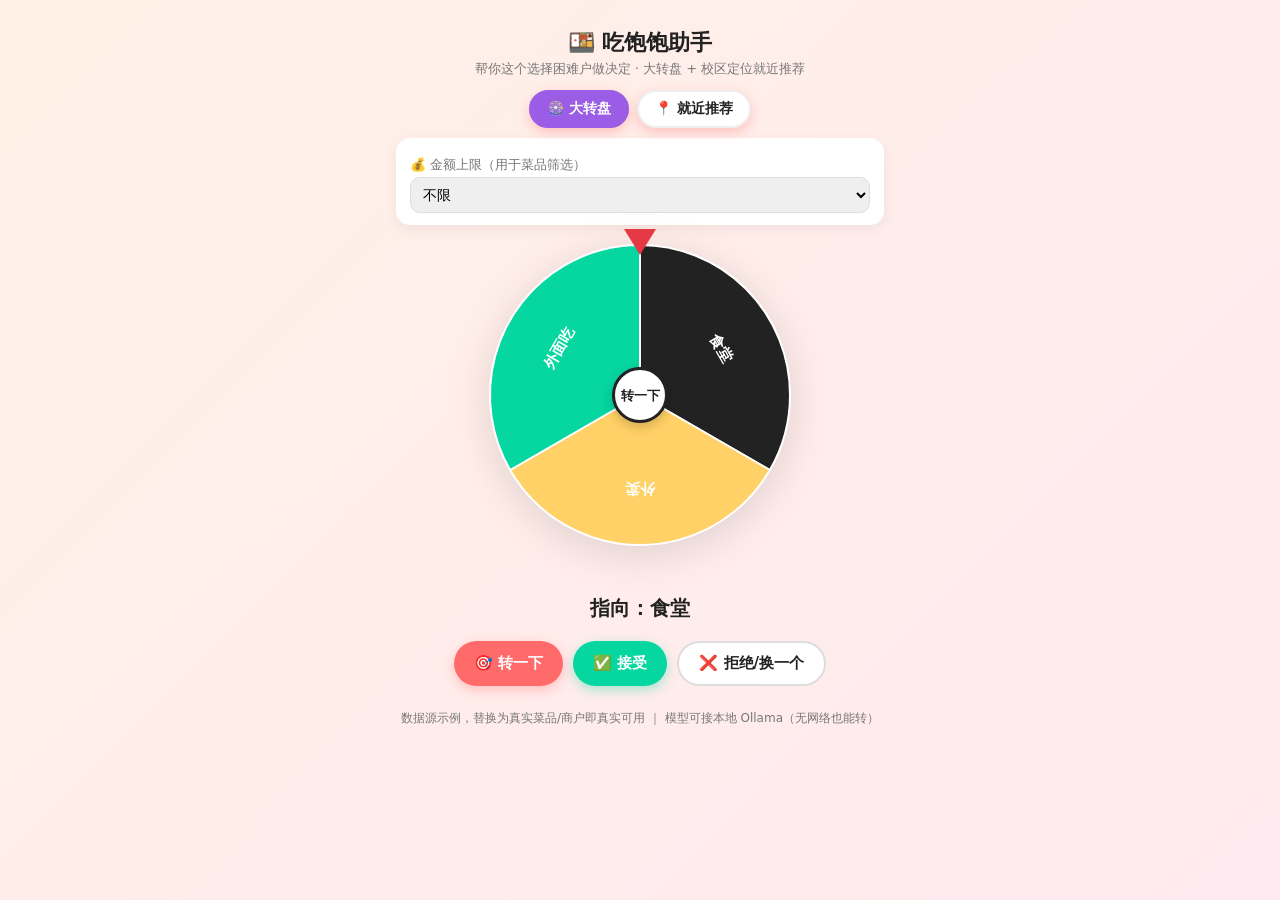
==== commit f401219b: "fix: 修复转盘中心按钮偏移与文字竖排 - 根因：.hub 改为 <button> 后，全局 button{padding:11px 20px} 与 button:hover{transform:t" ====
--- a/wheel.html
+++ b/wheel.html
@@ -26,16 +26,21 @@
     width:0;height:0;border-left:16px solid transparent;border-right:16px solid transparent;
     border-top:26px solid #e63946;z-index:5;}
   .hub{position:absolute;top:50%;left:50%;transform:translate(-50%,-50%);
-    width:56px;height:56px;background:#fff;border-radius:50%;border:3px solid #222;
+    width:56px;height:56px;padding:0;background:#fff;border-radius:50%;border:3px solid #222;
     display:flex;align-items:center;justify-content:center;font-weight:700;font-size:13px;z-index:4;
-    cursor:pointer;font-family:inherit;color:#222;transition:none;}
+    cursor:pointer;font-family:inherit;color:#222;line-height:1;white-space:nowrap;
+    box-shadow:0 4px 12px rgba(0,0,0,.18);transition:none;}
+  /* 关键：全局 button:hover 的 transform 会覆盖居中用的 translate(-50%,-50%)，必须在此重声明 */
+  .hub:hover{transform:translate(-50%,-50%);box-shadow:0 6px 16px rgba(0,0,0,.28);}
   .btns{display:flex;gap:10px;justify-content:center;margin-top:18px;flex-wrap:wrap;}
   button{cursor:pointer;border:none;border-radius:24px;padding:11px 20px;font-size:15px;font-weight:700;
-    background:var(--pink);color:#fff;box-shadow:0 4px 12px rgba(255,107,107,.35);transition:.15s;}
+    background:var(--pink);color:#fff;box-shadow:0 4px 12px rgba(255,107,107,.35);transition:.15s;
+    font-family:inherit;}
   button:hover{transform:translateY(-2px);}
   button.ghost{background:#fff;color:var(--ink);border:2px solid #ddd;box-shadow:none;}
   button.green{background:var(--green);box-shadow:0 4px 12px rgba(6,214,160,.35);}
   button:disabled{opacity:.45;cursor:not-allowed;transform:none;}
+  button:disabled:hover{transform:none;}
   .result{text-align:center;font-size:20px;font-weight:700;margin:14px 0;min-height:28px;}
   .card{max-width:460px;margin:14px auto;border-radius:18px;overflow:hidden;background:var(--card);
     box-shadow:0 8px 24px rgba(0,0,0,.12);animation:pop .35s ease;}
